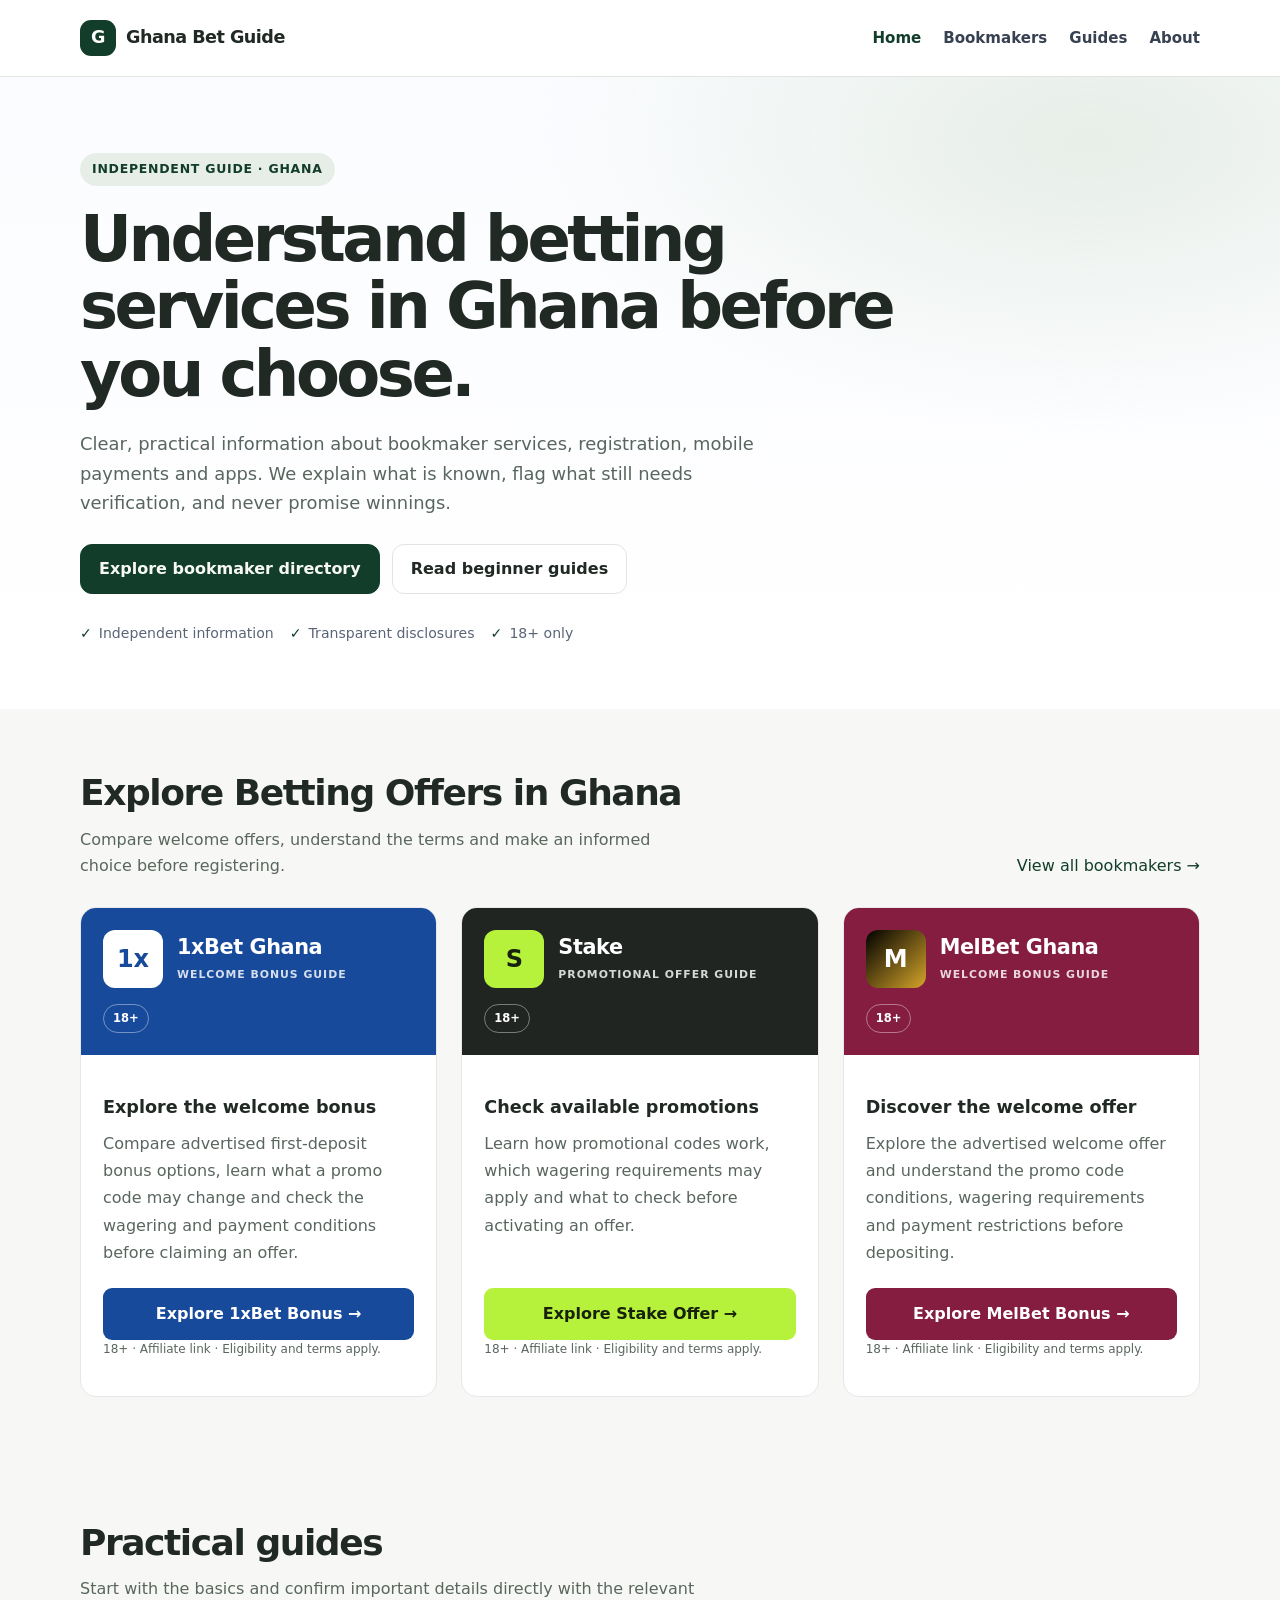
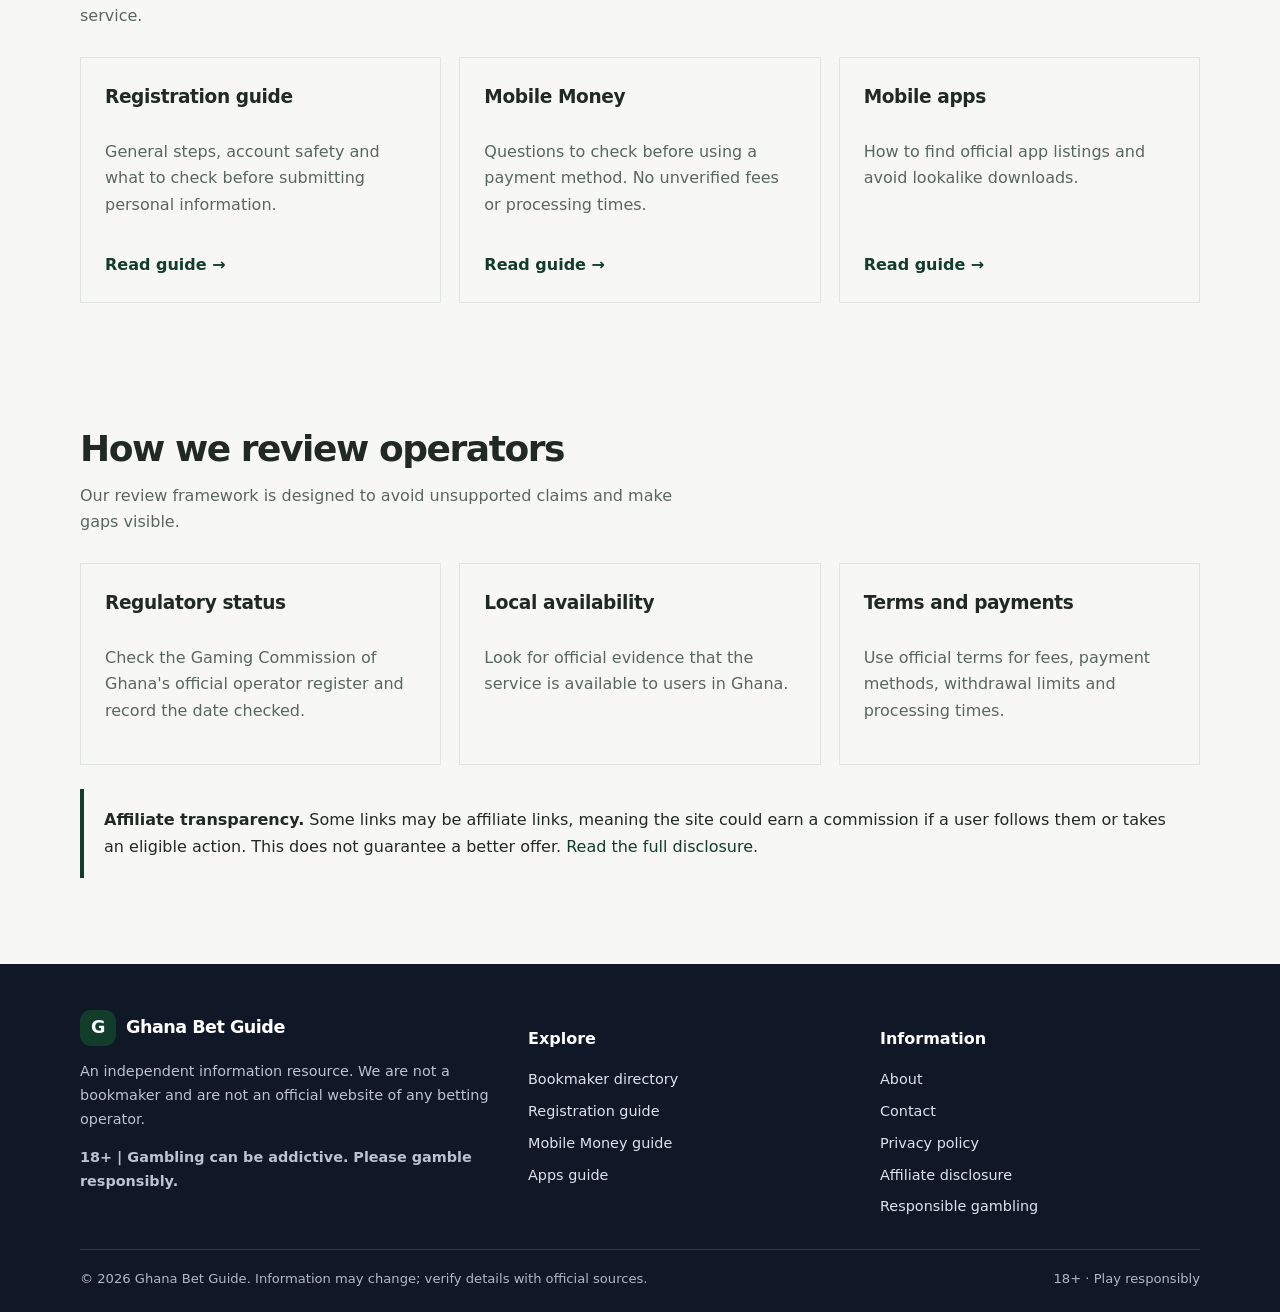
==== ghana-bet-guide-ready/index.html @ 03ec3521 "Add files via upload" ====
<!doctype html>
<html lang="en">
  <head>
    <meta charset="utf-8" />
    <meta name="viewport" content="width=device-width, initial-scale=1" />
    <title>Ghana Bet Guide | Independent Betting Information</title>
    <meta
      name="description"
      content="Independent guide to bookmaker services in Ghana, registration, Mobile Money, apps and responsible gambling."
    />
    <link rel="canonical" href="https://example.com/" />
    <meta name="robots" content="index,follow" />
    <meta property="og:type" content="website" />
    <meta property="og:site_name" content="Ghana Bet Guide" />
    <meta
      property="og:title"
      content="Ghana Bet Guide | Independent Betting Information"
    />
    <meta
      property="og:description"
      content="Independent guide to bookmaker services in Ghana, registration, Mobile Money, apps and responsible gambling."
    />
    <meta name="theme-color" content="#2563EB" />
    <link rel="stylesheet" href="./assets/styles.css" />
    <script defer src="./assets/site.js"></script>
  </head>
  <body>
    <a class="skip-link" href="#main">Skip to content</a>
    <header class="site-header">
      <div class="container header-inner">
        <a class="brand" href="/" aria-label="Ghana Bet Guide home"
          ><span class="brand-mark">G</span><span>Ghana Bet Guide</span></a
        >
        <button
          class="menu-toggle"
          aria-expanded="false"
          aria-controls="primary-nav"
        >
          Menu
        </button>
        <nav class="nav" id="primary-nav" aria-label="Main navigation">
          <a href="/" aria-current="page">Home</a
          ><a href="/bookmakers/">Bookmakers</a
          ><a href="/guides/registration/">Guides</a><a href="/about/">About</a>
        </nav>
      </div>
    </header>
    <main id="main">
      <section class="hero">
        <div class="container">
          <span class="eyebrow">Independent guide · Ghana</span>
          <h1>Understand betting services in Ghana before you choose.</h1>
          <p>
            Clear, practical information about bookmaker services, registration,
            mobile payments and apps. We explain what is known, flag what still
            needs verification, and never promise winnings.
          </p>
          <div class="hero-actions">
            <a class="button" href="/bookmakers/">Explore bookmaker directory</a
            ><a class="button secondary" href="/guides/registration/"
              >Read beginner guides</a
            >
          </div>
          <div class="trust-line">
            <span>Independent information</span
            ><span>Transparent disclosures</span><span>18+ only</span>
          </div>
        </div>
      </section>
        <section class="section operator-section">
  <div class="container">
    <div class="section-head">
      <div>
        <h2>Explore Betting Offers in Ghana</h2>
        <p>
          Compare welcome offers, understand the terms and make
          an informed choice before registering.
        </p>
      </div>
      <a class="text-link" href="/bookmakers/">
        View all bookmakers →
      </a>
    </div>

    <div class="grid operator-grid">

      <!-- 1xBet -->
      <article class="card operator-card operator-card--1xbet">
        <div class="operator-banner">
          <div class="operator-brand">
            <div class="brand-icon logo-1xbet" aria-hidden="true">
              1x
            </div>
            <div>
              <h3>1xBet Ghana</h3>
              <span class="operator-subtitle">WELCOME BONUS GUIDE</span>
            </div>
          </div>

          <span class="operator-tag">18+</span>
        </div>

        <div class="operator-content">
          <h4>Explore the welcome bonus</h4>
          <p>
            Compare advertised first-deposit bonus options, learn
            what a promo code may change and check the wagering
            and payment conditions before claiming an offer.
          </p>

          <a class="operator-cta"
             href="/bookmakers/1xbet/">
            Explore 1xBet Bonus →
          </a>

          <p class="operator-disclaimer">
            18+ · Affiliate link · Eligibility and terms apply.
          </p>
        </div>
      </article>

      <!-- Stake -->
      <article class="card operator-card operator-card--stake">
        <div class="operator-banner">
          <div class="operator-brand">
            <div class="brand-icon logo-stake" aria-hidden="true">
              S
            </div>
            <div>
              <h3>Stake</h3>
              <span class="operator-subtitle">PROMOTIONAL OFFER GUIDE</span>
            </div>
          </div>

          <span class="operator-tag">18+</span>
        </div>

        <div class="operator-content">
          <h4>Check available promotions</h4>
          <p>
            Learn how promotional codes work, which wagering
            requirements may apply and what to check before
            activating an offer.
          </p>

          <a class="operator-cta"
             href="/bookmakers/stake/">
            Explore Stake Offer →
          </a>

          <p class="operator-disclaimer">
            18+ · Affiliate link · Eligibility and terms apply.
          </p>
        </div>
      </article>

      <!-- MelBet -->
      <article class="card operator-card operator-card--melbet">
        <div class="operator-banner">
          <div class="operator-brand">
            <div class="brand-icon logo-melbet" aria-hidden="true">
              M
            </div>
            <div>
              <h3>MelBet Ghana</h3>
              <span class="operator-subtitle">WELCOME BONUS GUIDE</span>
            </div>
          </div>

          <span class="operator-tag">18+</span>
        </div>

        <div class="operator-content">
          <h4>Discover the welcome offer</h4>
          <p>
            Explore the advertised welcome offer and understand
            the promo code conditions, wagering requirements
            and payment restrictions before depositing.
          </p>

          <a class="operator-cta"
             href="/bookmakers/melbet/">
            Explore MelBet Bonus →
          </a>

          <p class="operator-disclaimer">
            18+ · Affiliate link · Eligibility and terms apply.
          </p>
        </div>
      </article>

    </div>
  </div>
        </section>
            
        <!-- 1xBet -->
        <!-- <article class="card" data-brand-card>
              <div class="card-top">
                <a
                  class="brand-icon logo-stake"
                  href="https://stake.com/"
                  target="_blank"
                  rel="nofollow noopener noreferrer"
                  aria-label="Visit Stake official website"
                  >S</a
                >
                <span class="pill review">Verification needed</span>
              </div>

              <h3>Stake Ghana Welcome Offer</h3>
              <p>
                Discover promotional welcome offers available through eligible
                affiliate codes. The advertised offer may include a deposit
                bonus, subject to the code, account eligibility and applicable
                terms. Review the wagering requirement and withdrawal conditions
                before activating a promotion.
              </p>
              <a class="text-link" href="/bookmakers/stake/">
                Explore the Stake welcome offer →
              </a>
            </article> -->

            <!-- Melbet: guide page not created yet -->
            <!-- <article class="card" data-brand-card>
              <div class="card-top">
                <a
                  class="brand-icon logo-melbet"
                  href="https://melbet.com/"
                  target="_blank"
                  rel="nofollow noopener noreferrer"
                  aria-label="Visit Melbet official website"
                  >M</a
                >
                <span class="pill review">Verification needed</span>
              </div>

              <h3>MelBet Ghana Welcome Bonus</h3>
              <p>
                Explore the advertised 200% first-deposit welcome bonus for
                eligible players in Ghana. A qualifying promotional code may
                increase the maximum bonus cap. Complete the required profile
                checks and review the current wagering and payment terms before
                claiming the offer.
              </p>
              <a class="text-link" href="/bookmakers/melbet/">
                Explore the MelBet bonus and promo code →
              </a>
            </article> -->
          </div>
        </div>
      </section>
      <section class="section soft">
        <div class="container">
          <div class="section-head">
            <div>
              <h2>Practical guides</h2>
              <p>
                Start with the basics and confirm important details directly
                with the relevant service.
              </p>
            </div>
          </div>
          <div class="grid">
            <article class="card">
              <h3>Registration guide</h3>
              <p>
                General steps, account safety and what to check before
                submitting personal information.
              </p>
              <a class="text-link" href="/guides/registration/">Read guide →</a>
            </article>
            <article class="card">
              <h3>Mobile Money</h3>
              <p>
                Questions to check before using a payment method. No unverified
                fees or processing times.
              </p>
              <a class="text-link" href="/guides/mobile-money/">Read guide →</a>
            </article>
            <article class="card">
              <h3>Mobile apps</h3>
              <p>
                How to find official app listings and avoid lookalike downloads.
              </p>
              <a class="text-link" href="/guides/apps/">Read guide →</a>
            </article>
          </div>
        </div>
      </section>
      <section class="section">
        <div class="container">
          <div class="section-head">
            <div>
              <h2>How we review operators</h2>
              <p>
                Our review framework is designed to avoid unsupported claims and
                make gaps visible.
              </p>
            </div>
          </div>
          <div class="grid">
            <article class="card">
              <h3>Regulatory status</h3>
              <p>
                Check the Gaming Commission of Ghana's official operator
                register and record the date checked.
              </p>
            </article>
            <article class="card">
              <h3>Local availability</h3>
              <p>
                Look for official evidence that the service is available to
                users in Ghana.
              </p>
            </article>
            <article class="card">
              <h3>Terms and payments</h3>
              <p>
                Use official terms for fees, payment methods, withdrawal limits
                and processing times.
              </p>
            </article>
          </div>
          <div class="callout">
            <strong>Affiliate transparency.</strong> Some links may be affiliate
            links, meaning the site could earn a commission if a user follows
            them or takes an eligible action. This does not guarantee a better
            offer.
            <a href="/affiliate-disclosure/">Read the full disclosure.</a>
          </div>
        </div>
      </section>
    </main>
    <footer class="footer">
      <div class="container">
        <div class="footer-top">
          <div>
            <a class="brand" href="/"
              ><span class="brand-mark">G</span
              ><span style="color: #fff">Ghana Bet Guide</span></a
            >
            <p>
              An independent information resource. We are not a bookmaker and
              are not an official website of any betting operator.
            </p>
            <p class="age-note">
              18+ | Gambling can be addictive. Please gamble responsibly.
            </p>
          </div>
          <div>
            <h3>Explore</h3>
            <ul>
              <li><a href="/bookmakers/">Bookmaker directory</a></li>
              <li><a href="/guides/registration/">Registration guide</a></li>
              <li><a href="/guides/mobile-money/">Mobile Money guide</a></li>
              <li><a href="/guides/apps/">Apps guide</a></li>
            </ul>
          </div>
          <div>
            <h3>Information</h3>
            <ul>
              <li><a href="/about/">About</a></li>
              <li><a href="/contact/">Contact</a></li>
              <li><a href="/privacy/">Privacy policy</a></li>
              <li><a href="/affiliate-disclosure/">Affiliate disclosure</a></li>
              <li><a href="/responsible-gambling/">Responsible gambling</a></li>
            </ul>
          </div>
        </div>
        <div class="footer-bottom">
          <span
            >© 2026 Ghana Bet Guide. Information may change; verify details with
            official sources.</span
          ><span>18+ · Play responsibly</span>
        </div>
      </div>
    </footer>
  </body>
</html>
---- ghana-bet-guide-ready/assets/styles.css ----
:root {
  /* Ghana Bet Guide — Variant A */
  --green: #123d2b;
  --gold: #d5a52a;
  --blue: #123d2b; /* Совместимость с существующими стилями */

  --ink: #202923;
  --muted: #59665e;
  --line: #e0e5df;
  --soft: #f7f8f5;
  --white: #f7f8f5;

  /* Дополнительные оттенки */
  --green-hover: #0b2e20;
  --green-soft: #e7eee8;
  --gold-soft: #f8efd7;
}

* {
  box-sizing: border-box;
}
html {
  scroll-behavior: smooth;
}
body {
  margin: 0;
  background: var(--white);
  color: var(--ink);
  font:
    16px/1.65 Inter,
    ui-sans-serif,
    system-ui,
    -apple-system,
    BlinkMacSystemFont,
    "Segoe UI",
    sans-serif;
}
a {
  color: var(--blue);
  text-decoration: none;
}
a:hover {
  text-decoration: underline;
}
img {
  max-width: 100%;
}
.container {
  width: min(1120px, calc(100% - 40px));
  margin-inline: auto;
}
.skip-link {
  position: absolute;
  left: -999px;
  top: auto;
}
.skip-link:focus {
  left: 1rem;
  top: 1rem;
  background: white;
  padding: 1rem;
  z-index: 100;
}
.site-header {
  border-bottom: 1px solid var(--line);
  background: rgba(255, 255, 255, 0.96);
  position: sticky;
  top: 0;
  z-index: 20;
  backdrop-filter: blur(12px);
}
.header-inner {
  min-height: 76px;
  display: flex;
  align-items: center;
  justify-content: space-between;
  gap: 24px;
}
.brand {
  display: flex;
  align-items: center;
  gap: 10px;
  color: var(--ink);
  font-weight: 800;
  font-size: 1.1rem;
  letter-spacing: -0.03em;
}
.brand-mark {
  display: grid;
  place-items: center;
  width: 36px;
  height: 36px;
  border-radius: 11px;
  background: var(--blue);
  color: white;
  font-weight: 900;
}
.nav {
  display: flex;
  align-items: center;
  gap: 22px;
}
.nav a {
  font-size: 0.94rem;
  font-weight: 600;
  color: #384152;
}
.nav a[aria-current="page"] {
  color: var(--blue);
}
.menu-toggle {
  display: none;
  border: 1px solid var(--line);
  background: white;
  border-radius: 10px;
  padding: 9px 12px;
  font: inherit;
  font-weight: 700;
}
main {
  min-height: 55vh;
}
.hero {
  padding: 76px 0 64px;
  background:
    radial-gradient(ellipse at 85% 10%, #e7eee8 0, transparent 36%),
    linear-gradient(180deg, #fbfcff, #fff);
}
.eyebrow {
  display: inline-flex;
  gap: 8px;
  align-items: center;
  color: var(--blue);
  background: #e7eee8;
  border-radius: 999px;
  padding: 6px 12px;
  font-size: 0.78rem;
  font-weight: 800;
  letter-spacing: 0.06em;
  text-transform: uppercase;
}
.hero h1,
.page-hero h1 {
  font-size: clamp(2.35rem, 5vw, 4.2rem);
  line-height: 1.06;
  letter-spacing: -0.055em;
  max-width: 820px;
  margin: 20px 0;
}
.hero p {
  font-size: 1.12rem;
  color: var(--muted);
  max-width: 700px;
}
.hero-actions {
  display: flex;
  flex-wrap: wrap;
  gap: 12px;
  margin-top: 26px;
}
.button {
  display: inline-flex;
  align-items: center;
  justify-content: center;
  min-height: 46px;
  padding: 11px 18px;
  border-radius: 12px;
  background: var(--blue);
  color: white;
  font-weight: 750;
  border: 1px solid var(--blue);
}
.button:hover {
  background: #0b2e20;
  text-decoration: none;
}
.button.secondary {
  background: white;
  color: var(--ink);
  border-color: var(--line);
}
.trust-line {
  display: flex;
  flex-wrap: wrap;
  gap: 16px;
  margin-top: 28px;
  color: #596477;
  font-size: 0.88rem;
}
.trust-line span:before {
  content: "✓";
  color: var(--blue);
  font-weight: 900;
  margin-right: 7px;
}
.section {
  padding: 62px 0;
}
.section.soft {
  background: var(--soft);
}
.section-head {
  display: flex;
  align-items: end;
  justify-content: space-between;
  gap: 20px;
  margin-bottom: 28px;
}
.section h2,
.page-content h2 {
  font-size: clamp(1.6rem, 3vw, 2.25rem);
  letter-spacing: -0.04em;
  line-height: 1.2;
  margin: 0 0 12px;
}
.section-head p {
  margin: 0;
  color: var(--muted);
  max-width: 620px;
}
.grid {
  display: grid;
  grid-template-columns: repeat(3, minmax(0, 1fr));
  gap: 18px;
}
.card {
  border: 1px solid var(--line);
  border-radius: var(--radius);
  padding: 24px;
  background: white;
  box-shadow: var(--shadow);
}
.card h3 {
  margin: 0 0 8px;
  font-size: 1.16rem;
  letter-spacing: -0.02em;
}
.card p {
  margin: 0 0 16px;
  color: var(--muted);
}
.card .text-link {
  font-weight: 750;
}
.card-top {
  display: flex;
  align-items: center;
  justify-content: space-between;
  gap: 12px;
  margin-bottom: 16px;
}
.brand-icon {
  width: 46px;
  height: 46px;
  display: grid;
  place-items: center;
  background: #eef2ff;
  color: var(--blue);
  border-radius: 14px;
  font-size: 1.15rem;
  font-weight: 900;
}
.pill {
  display: inline-flex;
  align-items: center;
  border-radius: 999px;
  padding: 5px 9px;
  font-size: 0.75rem;
  font-weight: 800;
  background: #f1f3f6;
  color: #485365;
}
.pill.review {
  background: #f8efd7;
  color: #875c00;
}
.pill.info {
  background: #e7eee8;
  color: #123d2b;
}
.small-note {
  font-size: 0.88rem;
  color: var(--muted);
}
.disclosure {
  border: 1px solid #dbe5ff;
  background: #eef3ec;
  padding: 20px 22px;
  border-radius: 14px;
  color: #35415a;
}
.disclosure strong {
  color: var(--ink);
}
.page-hero {
  padding: 54px 0 34px;
  background: linear-gradient(180deg, #f7f9ff, #fff);
}
.page-hero h1 {
  font-size: clamp(2rem, 4vw, 3.2rem);
  margin: 12px 0;
}
.page-hero p {
  color: var(--muted);
  max-width: 740px;
  font-size: 1.08rem;
}
.breadcrumbs {
  font-size: 0.85rem;
  color: var(--muted);
  margin-bottom: 20px;
}
.breadcrumbs a {
  color: var(--muted);
}
.page-content {
  max-width: 820px;
  padding: 30px 0 70px;
}
.page-content p,
.page-content li {
  color: #465164;
}
.page-content h2 {
  margin-top: 32px;
}
.page-content h3 {
  margin-top: 24px;
}
.page-content ul,
.page-content ol {
  padding-left: 24px;
}
.callout {
  padding: 18px 20px;
  border-left: 4px solid var(--blue);
  background: var(--soft);
  border-radius: 0 12px 12px 0;
  margin: 24px 0;
}
.facts {
  display: grid;
  grid-template-columns: repeat(2, minmax(0, 1fr));
  gap: 12px;
  margin: 24px 0;
}
.fact {
  padding: 17px;
  border: 1px solid var(--line);
  border-radius: 12px;
}
.fact strong {
  display: block;
  font-size: 0.83rem;
  text-transform: uppercase;
  letter-spacing: 0.04em;
  color: var(--muted);
  margin-bottom: 5px;
}
.fact span {
  font-weight: 700;
}
.footer {
  background: #101827;
  color: #dce3ef;
  padding: 46px 0 22px;
}
.footer a {
  color: #dce3ef;
}
.footer-top {
  display: grid;
  grid-template-columns: 1.3fr 1fr 1fr;
  gap: 32px;
}
.footer h3 {
  font-size: 1rem;
  color: white;
}
.footer p,
.footer li {
  font-size: 0.9rem;
  color: #b9c3d3;
}
.footer ul {
  list-style: none;
  padding: 0;
  margin: 0;
  display: grid;
  gap: 8px;
}
.footer-bottom {
  border-top: 1px solid #303a4b;
  margin-top: 30px;
  padding-top: 18px;
  display: flex;
  justify-content: space-between;
  gap: 18px;
  flex-wrap: wrap;
  font-size: 0.82rem;
  color: #aeb8c8;
}
.age-note {
  font-weight: 800;
  color: white;
}
.search-row {
  display: flex;
  gap: 10px;
  margin-bottom: 22px;
}
.search-row input {
  width: 100%;
  padding: 13px 15px;
  border: 1px solid var(--line);
  border-radius: 12px;
  font: inherit;
}
.empty-state {
  display: none;
  padding: 25px;
  border: 1px dashed #cbd5e1;
  border-radius: 14px;
  color: var(--muted);
}
.faq details {
  padding: 16px 0;
  border-bottom: 1px solid var(--line);
}
.faq summary {
  font-weight: 750;
  cursor: pointer;
}
.faq details p {
  margin-bottom: 0;
}
.check-list {
  list-style: none;
  padding: 0 !important;
}
.check-list li {
  padding-left: 30px;
  position: relative;
  margin: 10px 0;
}
.check-list li:before {
  content: "✓";
  position: absolute;
  left: 0;
  top: 0;
  color: var(--blue);
  font-weight: 900;
}
@media (max-width: 800px) {
  .container {
    width: min(100% - 32px, 680px);
  }
  .header-inner {
    min-height: 68px;
  }
  .menu-toggle {
    display: block;
  }
  .nav {
    display: none;
    position: absolute;
    top: 68px;
    left: 0;
    right: 0;
    background: white;
    border-bottom: 1px solid var(--line);
    padding: 18px 22px 22px;
    align-items: stretch;
    flex-direction: column;
    gap: 14px;
  }
  .nav.open {
    display: flex;
  }
  .hero {
    padding: 54px 0 46px;
  }
  .section {
    padding: 46px 0;
  }
  .grid {
    grid-template-columns: repeat(2, minmax(0, 1fr));
  }
  .footer-top {
    grid-template-columns: 1fr 1fr;
  }
  .footer-top > div:first-child {
    grid-column: 1/-1;
  }
}
@media (max-width: 540px) {
  .grid {
    grid-template-columns: 1fr;
  }
  .section-head {
    display: block;
  }
  .section-head .text-link {
    display: inline-block;
    margin-top: 12px;
  }
  .facts {
    grid-template-columns: 1fr;
  }
  .footer-top {
    grid-template-columns: 1fr;
  }
  .footer-top > div:first-child {
    grid-column: auto;
  }
  .hero h1 {
    font-size: 2.5rem;
  }
  .card {
    padding: 21px;
  }
}
.card-grid {
  display: grid;
  grid-template-columns: repeat(3, minmax(0, 1fr));
  gap: 24px;
}

.card {
  display: flex;
  flex-direction: column;
  gap: 18px;
}

.card .text-link {
  margin-top: auto;
}

.card .button {
  display: flex;
  align-items: center;
  justify-content: center;
  width: 100%;
  min-height: 52px;
  padding: 14px 18px;
  border-radius: 12px;
  background: #123d2b;
  color: #ffffff;
  font-weight: 700;
  text-align: center;
  text-decoration: none;
}

.card .button:hover {
  background: #0b2e20;
}

.card .brand-icon {
  display: flex;
  align-items: center;
  justify-content: center;
  width: 80px;
  height: 80px;
  border-radius: 20px;
  font-size: 30px;
  font-weight: 800;
  text-decoration: none;
}

.logo-1xbet {
  background: #e7eee8;
  color: #123d2b;
}

.logo-stake {
  background: #17191d;
  color: #ffffff;
}

.logo-melbet {
  background: linear-gradient(135deg, #000000 0%, #d5a52a 100%);
  color: #ffffff;
  padding: 15px 30px;
  font-weight: bold;
  border-radius: 5px;
  display: inline-block;
  /* color: #ffffff; */

  /* Melbet — одинаковый стиль на всех страницах */
  a.brand-icon.logo-melbet {
    background: linear-gradient(135deg, #000000 0%, #d5a52a 100%);
    color: #ffffff;
    padding: 15px 30px;
    font-weight: bold;
    border-radius: 5px;
    display: inline-block;
  }
}

@media (max-width: 850px) {
  .card-grid {
    grid-template-columns: repeat(2, minmax(0, 1fr));
  }
}

@media (max-width: 600px) {
  .card-grid {
    grid-template-columns: 1fr;
  }
}

/* Bookmaker directory cards */
.card-grid .card {
  display: flex;
  flex-direction: column;
  align-items: flex-start;
  min-width: 0;
}
.card-grid .card .text-link {
  margin-top: auto;
  margin-bottom: 18px;
}
.card-grid .card .button {
  width: 100%;
  margin-top: auto;
}
.card-grid .card .brand-icon {
  width: 64px;
  height: 64px;
  border-radius: 18px;
}
.card-grid .brand-icon.logo-1xbet {
  background: #e7eee8;
  color: #123d2b;
}
.card-grid .brand-icon.logo-stake,
.card-grid .brand-icon.logo-melbet {
  background: #17191d;
  color: #fff;
}
.card-grid .brand-icon {
  text-decoration: none;
}
@media (max-width: 800px) {
  .card-grid {
    grid-template-columns: repeat(2, minmax(0, 1fr));
  }
}
@media (max-width: 560px) {
  .card-grid {
    grid-template-columns: 1fr;
  }
}

/* Ghana Bet Guide — unified brand colors */

body {
  background-color: var(--soft);
  color: var(--ink);
}

a {
  color: var(--green);
}

a:hover {
  color: var(--green-hover);
}

button,
.button,
.btn,
.btn-primary {
  background-color: var(--green);
  color: var(--white);
  border-color: var(--green);
}

button:hover,
.button:hover,
.btn:hover,
.btn-primary:hover {
  background-color: var(--green-hover);
  border-color: var(--green-hover);
}

.btn-secondary,
.button-secondary {
  background-color: var(--green-soft);
  color: var(--green);
  border-color: var(--line);
}

.badge,
.tag,
.label-accent {
  background-color: var(--gold-soft);
  color: #76560d;
}

.card {
  background-color: var(--white);
  border-color: var(--line);
}

hr {
  border-color: var(--line);
}

:focus-visible {
  outline: 3px solid var(--gold);
  outline-offset: 3px;
}

/* Общая основа иконок букмекеров */
.brand-icon {
  display: inline-flex;
  align-items: center;
  justify-content: center;
  box-sizing: border-box;
  font-weight: 700;
  text-decoration: none;
}

/* Melbet — чёрно-золотой градиент */
.brand-icon.logo-melbet {
  background: linear-gradient(135deg, #000000 0%, #d5a52a 100%);
  color: #ffffff;
  padding: 15px 30px;
  border-radius: 5px;
}

/* Stake — тёмный однотонный фон */
.brand-icon.logo-stake {
  background: #17191d;
  color: #ffffff;
  padding: 15px 30px;
  border-radius: 5px;
}

/* 1xBet — синий стиль */
.brand-icon.logo-1xbet {
  background: #123d2b;
  color: #ffffff;
  padding: 15px 30px;
  border-radius: 5px;
}

/* Force Melbet's black-and-gold icon on every page */
a.brand-icon.logo-melbet,
.brand-icon.logo-melbet {
  background: linear-gradient(135deg, #000000 0%, #d5a52a 100%) !important;
  color: #ffffff !important;
  background-color: #000000;
}

/* Operator promotional cards */
.operator-grid {
  align-items: stretch;
  gap: 24px;
}

.operator-card {
  --operator-color: #174a9b;
  --operator-tint: #eaf1ff;
  --operator-button: #174a9b;

  padding: 0;
  overflow: hidden;
  display: flex;
  flex-direction: column;
  border-radius: 16px;
  border: 1px solid var(--border-color, #e5e7eb);
  background: var(--card-bg, #fff);
  transition:
    transform 180ms ease,
    box-shadow 180ms ease;
}

.operator-card:hover {
  transform: translateY(-3px);
  box-shadow: 0 12px 28px rgba(0, 0, 0, 0.09);
}

.operator-card--1xbet {
  --operator-color: #174a9b;
  --operator-tint: #eaf1ff;
  --operator-button: #174a9b;
}

.operator-card--stake {
  --operator-color: #202522;
  --operator-tint: #eff8e6;
  --operator-button: #27391b;
}

.operator-card--melbet {
  --operator-color: #851d40;
  --operator-tint: #fff0f4;
  --operator-button: #851d40;
}

.operator-banner {
  padding: 22px;
  background: var(--operator-color);
  color: #fff;
}

.operator-brand {
  display: flex;
  align-items: center;
  gap: 14px;
}

.operator-brand h3 {
  margin: 0;
  color: #fff;
  font-size: 1.3rem;
  line-height: 1.25;
}

.operator-brand .brand-icon {
  width: 58px;
  height: 58px;
  flex: 0 0 58px;
  display: flex;
  align-items: center;
  justify-content: center;
  border-radius: 12px;
  background: #fff;
  color: var(--operator-color);
  font-size: 1.5rem;
  font-weight: 800;
  text-decoration: none;
}

.operator-card--stake .brand-icon {
  background: #b6f23b;
  color: #17210b;
}

.operator-subtitle {
  display: block;
  margin-top: 5px;
  color: rgba(255, 255, 255, 0.82);
  font-size: 0.68rem;
  font-weight: 700;
  letter-spacing: 0.09em;
}

.operator-tag {
  display: inline-block;
  margin-top: 16px;
  padding: 4px 9px;
  border: 1px solid rgba(255, 255, 255, 0.4);
  border-radius: 20px;
  color: #fff;
  font-size: 0.72rem;
  font-weight: 700;
}

.operator-content {
  display: flex;
  flex: 1;
  flex-direction: column;
  align-items: stretch;
  padding: 22px;
}

.operator-content h4 {
  margin: 0 0 10px;
  font-size: 1.1rem;
  line-height: 1.4;
}

.operator-content > p:not(.operator-disclaimer) {
  margin: 0 0 22px;
  line-height: 1.7;
}

.operator-cta {
  display: block;
  margin-top: auto;
  padding: 13px 16px;
  border-radius: 9px;
  background: var(--operator-button);
  color: #fff;
  font-weight: 700;
  text-align: center;
  text-decoration: none;
  transition: opacity 180ms ease;
}

.operator-card--stake .operator-cta {
  background: #b6f23b;
  color: #17210b;
}

.operator-cta:hover {
  opacity: 0.88;
}

.operator-disclaimer {
  margin: 14px 0 0;
  color: var(--muted, #6b7280);
  font-size: 0.75rem;
  line-height: 1.5;
}

@media (max-width: 640px) {
  .operator-grid {
    gap: 18px;
  }

  .operator-banner,
  .operator-content {
    padding: 18px;
  }

  .operator-brand h3 {
    font-size: 1.15rem;
  }
}

@media (prefers-reduced-motion: reduce) {
  .operator-card,
  .operator-cta {
    transition: none;
  }

  .operator-card:hover {
    transform: none;
  }
}
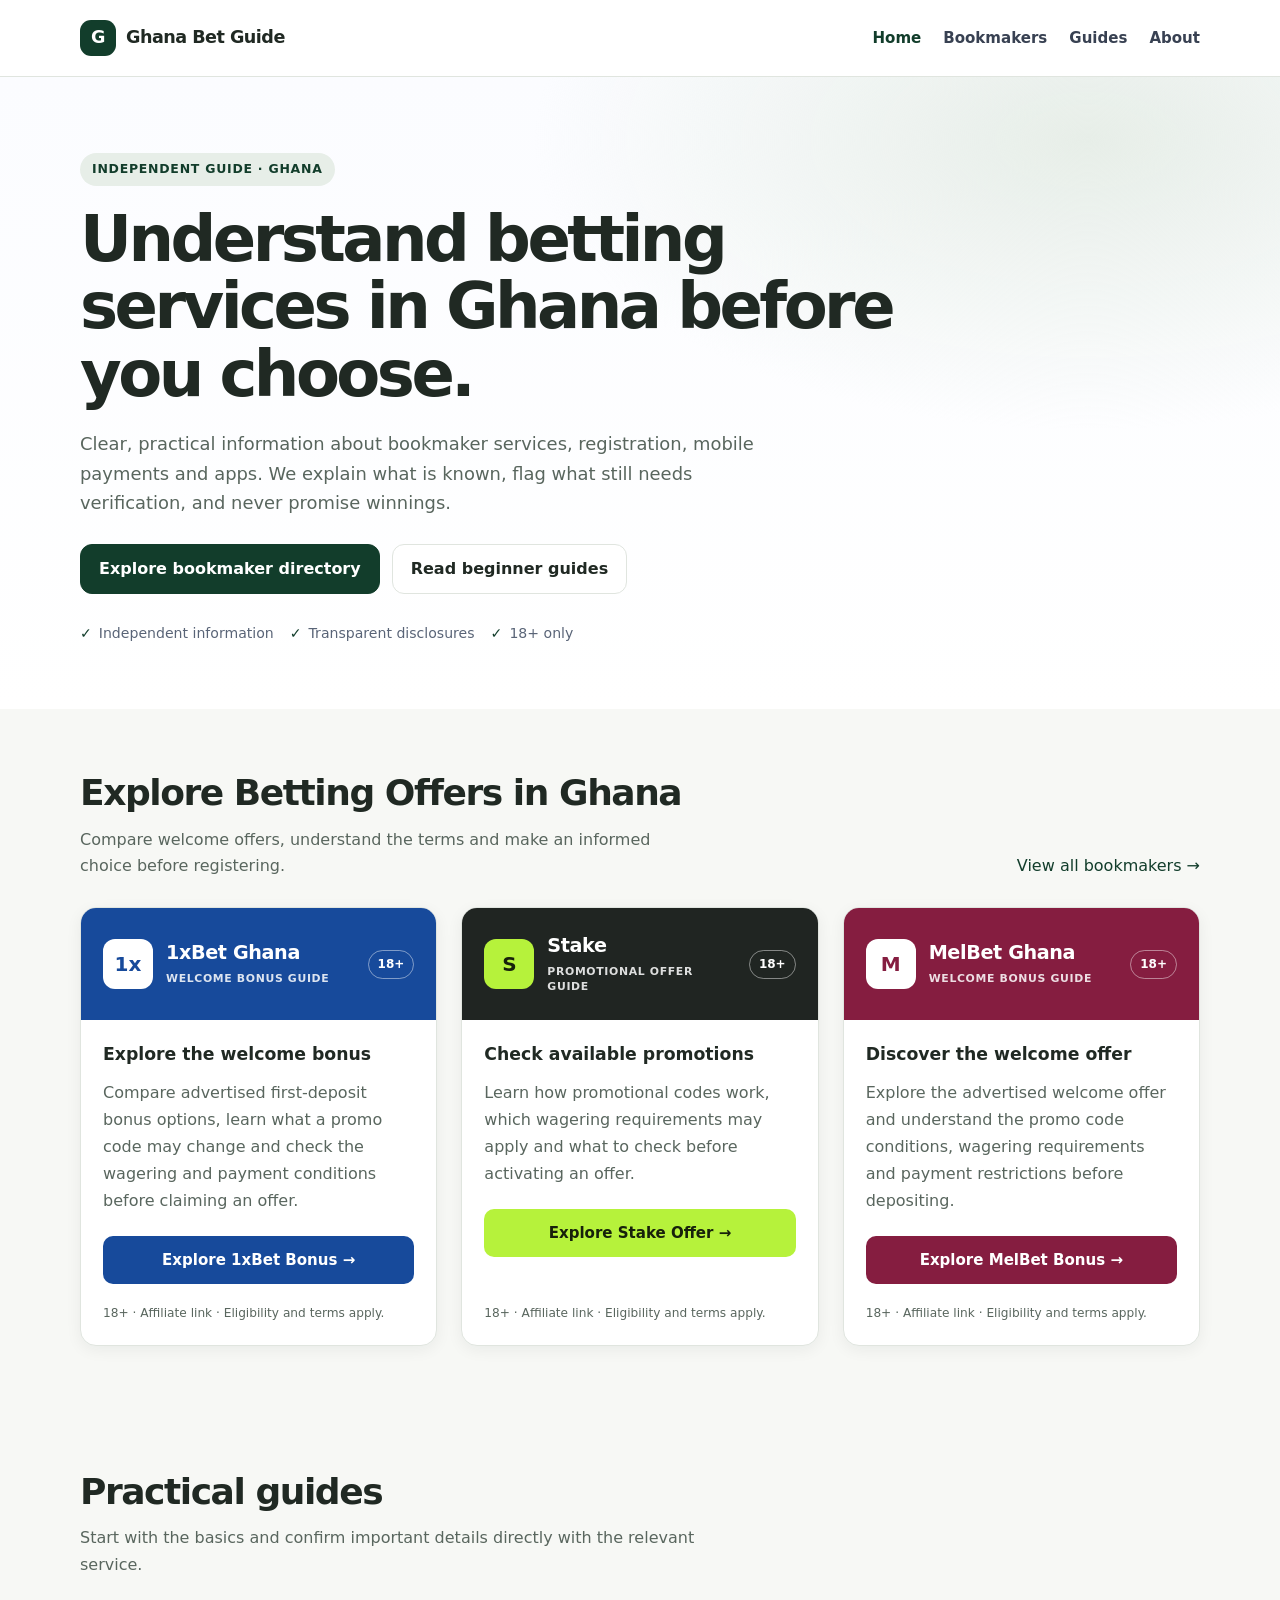
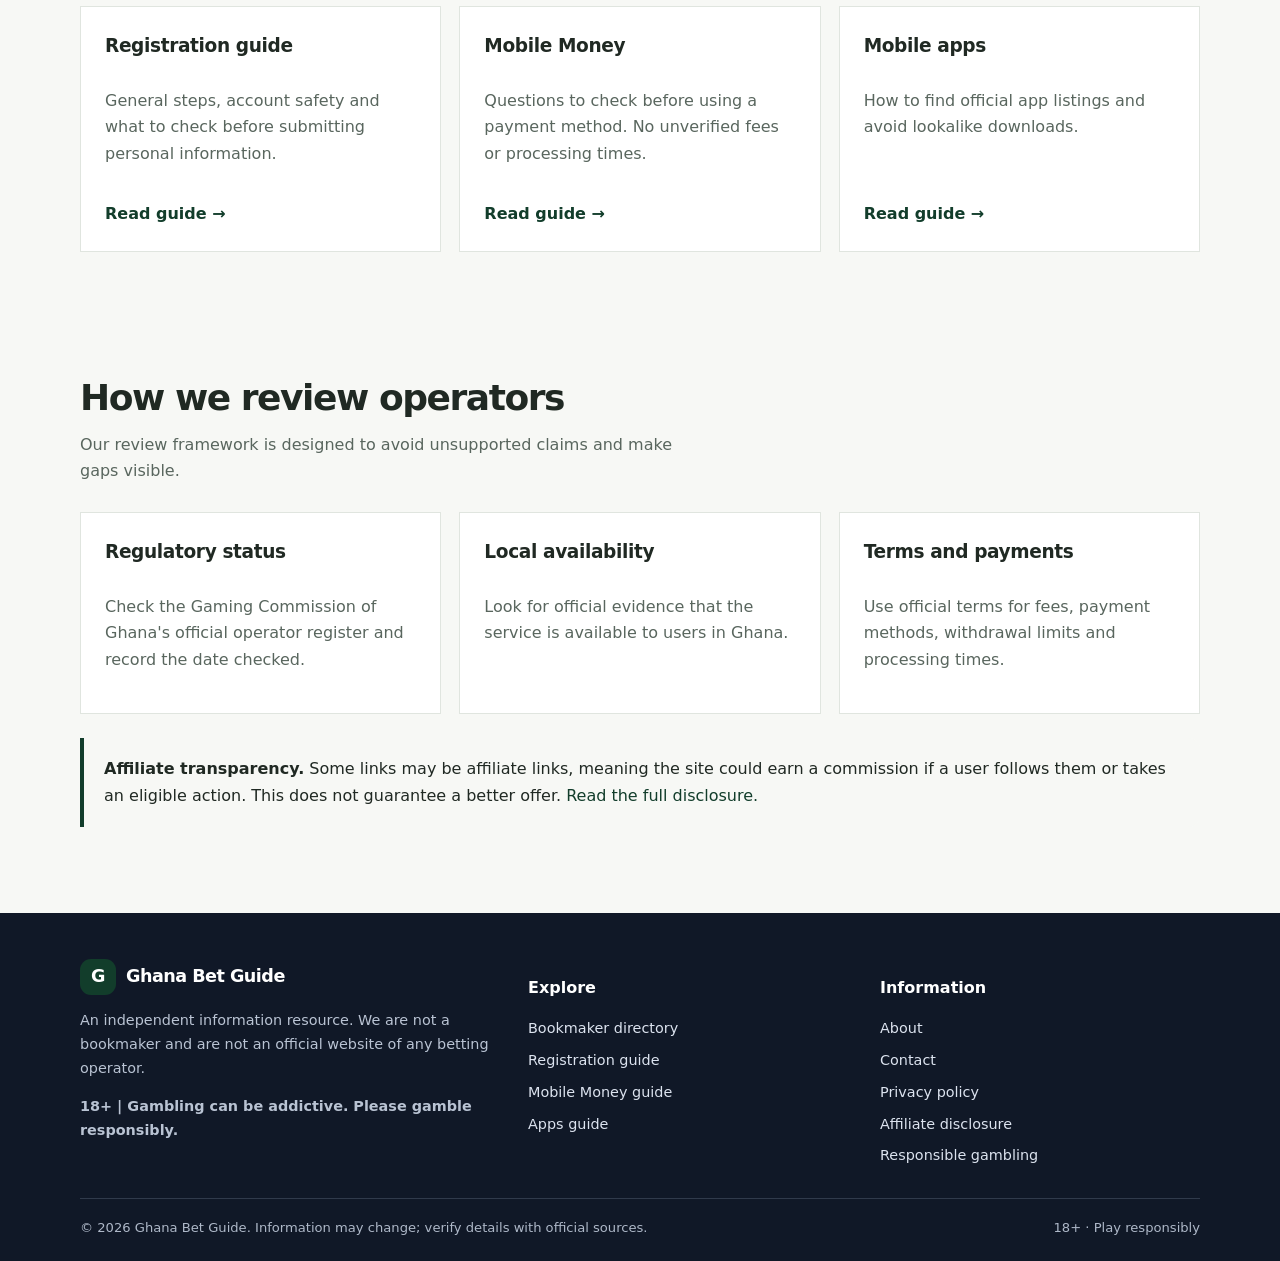
==== commit fa5bf705: "Update index.html" ====
--- a/ghana-bet-guide-ready/index.html
+++ b/ghana-bet-guide-ready/index.html
@@ -16,6 +16,7 @@
       property="og:title"
       content="Ghana Bet Guide | Independent Betting Information"
     />
+    <meta name="google-site-verification" content="sTf_lnSU-bdWZD0kEBajn12CEPOlv2a1W7727rwSMIE" />
     <meta
       property="og:description"
       content="Independent guide to bookmaker services in Ghana, registration, Mobile Money, apps and responsible gambling."
--- a/ghana-bet-guide-ready/assets/styles.css
+++ b/ghana-bet-guide-ready/assets/styles.css
@@ -609,198 +609,115 @@
   }
 }
 
-/* Bookmaker directory cards */
+/* ===== Legacy bookmaker cards ===== */
+
+.card-grid {
+  display: grid;
+  grid-template-columns: repeat(3, minmax(0, 1fr));
+  gap: 24px;
+}
+
 .card-grid .card {
   display: flex;
   flex-direction: column;
-  align-items: flex-start;
+  align-items: stretch;
   min-width: 0;
 }
+
 .card-grid .card .text-link {
-  margin-top: auto;
-  margin-bottom: 18px;
-}
+  font-weight: 750;
+}
+
 .card-grid .card .button {
+  display: flex;
+  align-items: center;
+  justify-content: center;
   width: 100%;
-  margin-top: auto;
-}
-.card-grid .card .brand-icon {
-  width: 64px;
-  height: 64px;
-  border-radius: 18px;
-}
-.card-grid .brand-icon.logo-1xbet {
-  background: #e7eee8;
-  color: #123d2b;
-}
-.card-grid .brand-icon.logo-stake,
-.card-grid .brand-icon.logo-melbet {
+  min-height: 48px;
+  padding: 12px 16px;
+  border-radius: 10px;
+  background: var(--green);
+  color: #fff;
+  text-align: center;
+  text-decoration: none;
+}
+
+.card-grid .card .button:hover {
+  background: var(--green-hover);
+}
+
+.logo-1xbet {
+  background: #123d2b;
+  color: #fff;
+}
+
+.logo-stake {
   background: #17191d;
   color: #fff;
 }
-.card-grid .brand-icon {
-  text-decoration: none;
-}
-@media (max-width: 800px) {
-  .card-grid {
-    grid-template-columns: repeat(2, minmax(0, 1fr));
-  }
-}
-@media (max-width: 560px) {
-  .card-grid {
-    grid-template-columns: 1fr;
-  }
-}
-
-/* Ghana Bet Guide — unified brand colors */
-
-body {
-  background-color: var(--soft);
-  color: var(--ink);
-}
-
-a {
-  color: var(--green);
-}
-
-a:hover {
-  color: var(--green-hover);
-}
-
-button,
-.button,
-.btn,
-.btn-primary {
-  background-color: var(--green);
-  color: var(--white);
-  border-color: var(--green);
-}
-
-button:hover,
-.button:hover,
-.btn:hover,
-.btn-primary:hover {
-  background-color: var(--green-hover);
-  border-color: var(--green-hover);
-}
-
-.btn-secondary,
-.button-secondary {
-  background-color: var(--green-soft);
-  color: var(--green);
-  border-color: var(--line);
-}
-
-.badge,
-.tag,
-.label-accent {
-  background-color: var(--gold-soft);
-  color: #76560d;
-}
-
-.card {
-  background-color: var(--white);
-  border-color: var(--line);
-}
-
-hr {
-  border-color: var(--line);
-}
-
-:focus-visible {
-  outline: 3px solid var(--gold);
-  outline-offset: 3px;
-}
-
-/* Общая основа иконок букмекеров */
-.brand-icon {
-  display: inline-flex;
-  align-items: center;
-  justify-content: center;
-  box-sizing: border-box;
-  font-weight: 700;
-  text-decoration: none;
-}
-
-/* Melbet — чёрно-золотой градиент */
-.brand-icon.logo-melbet {
-  background: linear-gradient(135deg, #000000 0%, #d5a52a 100%);
-  color: #ffffff;
-  padding: 15px 30px;
-  border-radius: 5px;
-}
-
-/* Stake — тёмный однотонный фон */
-.brand-icon.logo-stake {
-  background: #17191d;
-  color: #ffffff;
-  padding: 15px 30px;
-  border-radius: 5px;
-}
-
-/* 1xBet — синий стиль */
-.brand-icon.logo-1xbet {
-  background: #123d2b;
-  color: #ffffff;
-  padding: 15px 30px;
-  border-radius: 5px;
-}
-
-/* Force Melbet's black-and-gold icon on every page */
-a.brand-icon.logo-melbet,
-.brand-icon.logo-melbet {
-  background: linear-gradient(135deg, #000000 0%, #d5a52a 100%) !important;
-  color: #ffffff !important;
-  background-color: #000000;
-}
-
-/* Operator promotional cards */
+
+.logo-melbet {
+  background: linear-gradient(135deg, #000 0%, #d5a52a 100%);
+  color: #fff;
+}
+
+/* ===== Operator directory ===== */
+
 .operator-grid {
+  display: grid;
+  grid-template-columns: repeat(3, minmax(0, 1fr));
   align-items: stretch;
   gap: 24px;
 }
 
 .operator-card {
-  --operator-color: #174a9b;
-  --operator-tint: #eaf1ff;
-  --operator-button: #174a9b;
-
+  --operator-color: #123d2b;
+  --operator-button: #123d2b;
+
+  display: flex;
+  flex-direction: column;
+  min-width: 0;
+  height: 100%;
+  gap: 0;
   padding: 0;
   overflow: hidden;
-  display: flex;
-  flex-direction: column;
+  border: 1px solid var(--line);
   border-radius: 16px;
-  border: 1px solid var(--border-color, #e5e7eb);
-  background: var(--card-bg, #fff);
+  background: #fff;
+  box-shadow: 0 4px 16px rgb(24 39 29 / 6%);
   transition:
-    transform 180ms ease,
-    box-shadow 180ms ease;
+    box-shadow 180ms ease,
+    transform 180ms ease;
 }
 
 .operator-card:hover {
   transform: translateY(-3px);
-  box-shadow: 0 12px 28px rgba(0, 0, 0, 0.09);
+  box-shadow: 0 12px 28px rgb(24 39 29 / 12%);
 }
 
 .operator-card--1xbet {
   --operator-color: #174a9b;
-  --operator-tint: #eaf1ff;
   --operator-button: #174a9b;
 }
 
 .operator-card--stake {
   --operator-color: #202522;
-  --operator-tint: #eff8e6;
-  --operator-button: #27391b;
+  --operator-button: #b6f23b;
 }
 
 .operator-card--melbet {
   --operator-color: #851d40;
-  --operator-tint: #fff0f4;
   --operator-button: #851d40;
 }
 
+/* Card header */
+
 .operator-banner {
+  display: flex;
+  align-items: center;
+  justify-content: space-between;
+  gap: 12px;
+  min-height: 112px;
   padding: 22px;
   background: var(--operator-color);
   color: #fff;
@@ -809,122 +726,199 @@
 .operator-brand {
   display: flex;
   align-items: center;
-  gap: 14px;
+  gap: 13px;
+  min-width: 0;
+}
+
+.operator-brand > div:last-child {
+  min-width: 0;
 }
 
 .operator-brand h3 {
   margin: 0;
   color: #fff;
-  font-size: 1.3rem;
-  line-height: 1.25;
+  font-size: 1.2rem;
+  line-height: 1.3;
+  overflow-wrap: anywhere;
 }
 
 .operator-brand .brand-icon {
-  width: 58px;
-  height: 58px;
-  flex: 0 0 58px;
   display: flex;
   align-items: center;
   justify-content: center;
+  flex: 0 0 50px;
+  width: 50px;
+  height: 50px;
+  margin: 0;
+  padding: 0;
+  border: 0;
   border-radius: 12px;
   background: #fff;
   color: var(--operator-color);
-  font-size: 1.5rem;
-  font-weight: 800;
-  text-decoration: none;
-}
-
-.operator-card--stake .brand-icon {
+  font-size: 1.25rem;
+  font-weight: 900;
+}
+
+.operator-card--stake .operator-brand .brand-icon {
   background: #b6f23b;
   color: #17210b;
+}
+
+.operator-card--melbet .operator-brand .brand-icon {
+  background: #fff;
+  color: #851d40;
 }
 
 .operator-subtitle {
   display: block;
   margin-top: 5px;
-  color: rgba(255, 255, 255, 0.82);
+  color: rgb(255 255 255 / 85%);
   font-size: 0.68rem;
-  font-weight: 700;
-  letter-spacing: 0.09em;
+  font-weight: 800;
+  line-height: 1.45;
+  letter-spacing: 0.06em;
 }
 
 .operator-tag {
-  display: inline-block;
-  margin-top: 16px;
-  padding: 4px 9px;
-  border: 1px solid rgba(255, 255, 255, 0.4);
-  border-radius: 20px;
+  flex: 0 0 auto;
+  padding: 5px 9px;
+  border: 1px solid rgb(255 255 255 / 45%);
+  border-radius: 999px;
   color: #fff;
-  font-size: 0.72rem;
-  font-weight: 700;
-}
+  font-size: 0.75rem;
+  font-weight: 800;
+  line-height: 1.4;
+}
+
+/* Card body */
 
 .operator-content {
   display: flex;
   flex: 1;
   flex-direction: column;
   align-items: stretch;
+  gap: 12px;
   padding: 22px;
 }
 
 .operator-content h4 {
+  margin: 0;
+  color: var(--ink);
+  font-size: 1.08rem;
+  line-height: 1.4;
+}
+
+.operator-content p {
+  color: var(--muted);
+  line-height: 1.7;
+}
+
+.operator-content > p:not(.operator-disclaimer) {
   margin: 0 0 10px;
-  font-size: 1.1rem;
-  line-height: 1.4;
-}
-
-.operator-content > p:not(.operator-disclaimer) {
-  margin: 0 0 22px;
-  line-height: 1.7;
-}
-
-.operator-cta {
-  display: block;
-  margin-top: auto;
-  padding: 13px 16px;
-  border-radius: 9px;
+}
+
+/* Buttons */
+
+.operator-content .operator-cta {
+  display: flex;
+  align-items: center;
+  justify-content: center;
+  width: 100%;
+  min-height: 48px;
+  margin: 0;
+  padding: 12px 14px;
+  border: 1px solid transparent;
+  border-radius: 10px;
   background: var(--operator-button);
   color: #fff;
-  font-weight: 700;
+  font-size: 0.94rem;
+  font-weight: 750;
+  line-height: 1.4;
   text-align: center;
   text-decoration: none;
+  overflow-wrap: anywhere;
   transition: opacity 180ms ease;
 }
 
-.operator-card--stake .operator-cta {
+.operator-card--stake .operator-content .operator-cta {
   background: #b6f23b;
   color: #17210b;
 }
 
-.operator-cta:hover {
-  opacity: 0.88;
-}
-
-.operator-disclaimer {
-  margin: 14px 0 0;
-  color: var(--muted, #6b7280);
-  font-size: 0.75rem;
-  line-height: 1.5;
-}
-
-@media (max-width: 640px) {
+.operator-content .operator-cta:hover {
+  opacity: 0.86;
+  text-decoration: none;
+}
+
+/* Secondary registration / official website button */
+
+.operator-content .operator-cta--register {
+  margin-top: 0;
+  border-color: var(--line);
+  background: #fff;
+  color: var(--operator-color);
+}
+
+.operator-card--stake .operator-content .operator-cta--register {
+  border-color: #9aaa87;
+  background: #fff;
+  color: #26351a;
+}
+
+.operator-content .operator-disclaimer {
+  margin: auto 0 0;
+  padding-top: 8px;
+  color: var(--muted);
+  font-size: 0.76rem;
+  line-height: 1.55;
+}
+
+/* Tablet */
+
+@media (max-width: 850px) {
+  .card-grid,
   .operator-grid {
+    grid-template-columns: repeat(2, minmax(0, 1fr));
     gap: 18px;
   }
-
-  .operator-banner,
+}
+
+/* Mobile */
+
+@media (max-width: 600px) {
+  .card-grid,
+  .operator-grid {
+    grid-template-columns: minmax(0, 1fr);
+    gap: 18px;
+  }
+
+  .operator-banner {
+    min-height: 96px;
+    padding: 18px;
+  }
+
   .operator-content {
     padding: 18px;
   }
 
+  .operator-brand {
+    gap: 10px;
+  }
+
   .operator-brand h3 {
-    font-size: 1.15rem;
-  }
-}
+    font-size: 1.1rem;
+  }
+
+  .operator-subtitle {
+    font-size: 0.62rem;
+  }
+}
+
+/* Accessibility */
 
 @media (prefers-reduced-motion: reduce) {
   .operator-card,
-  .operator-cta {
+  .operator-content .operator-cta {
     transition: none;
   }
 
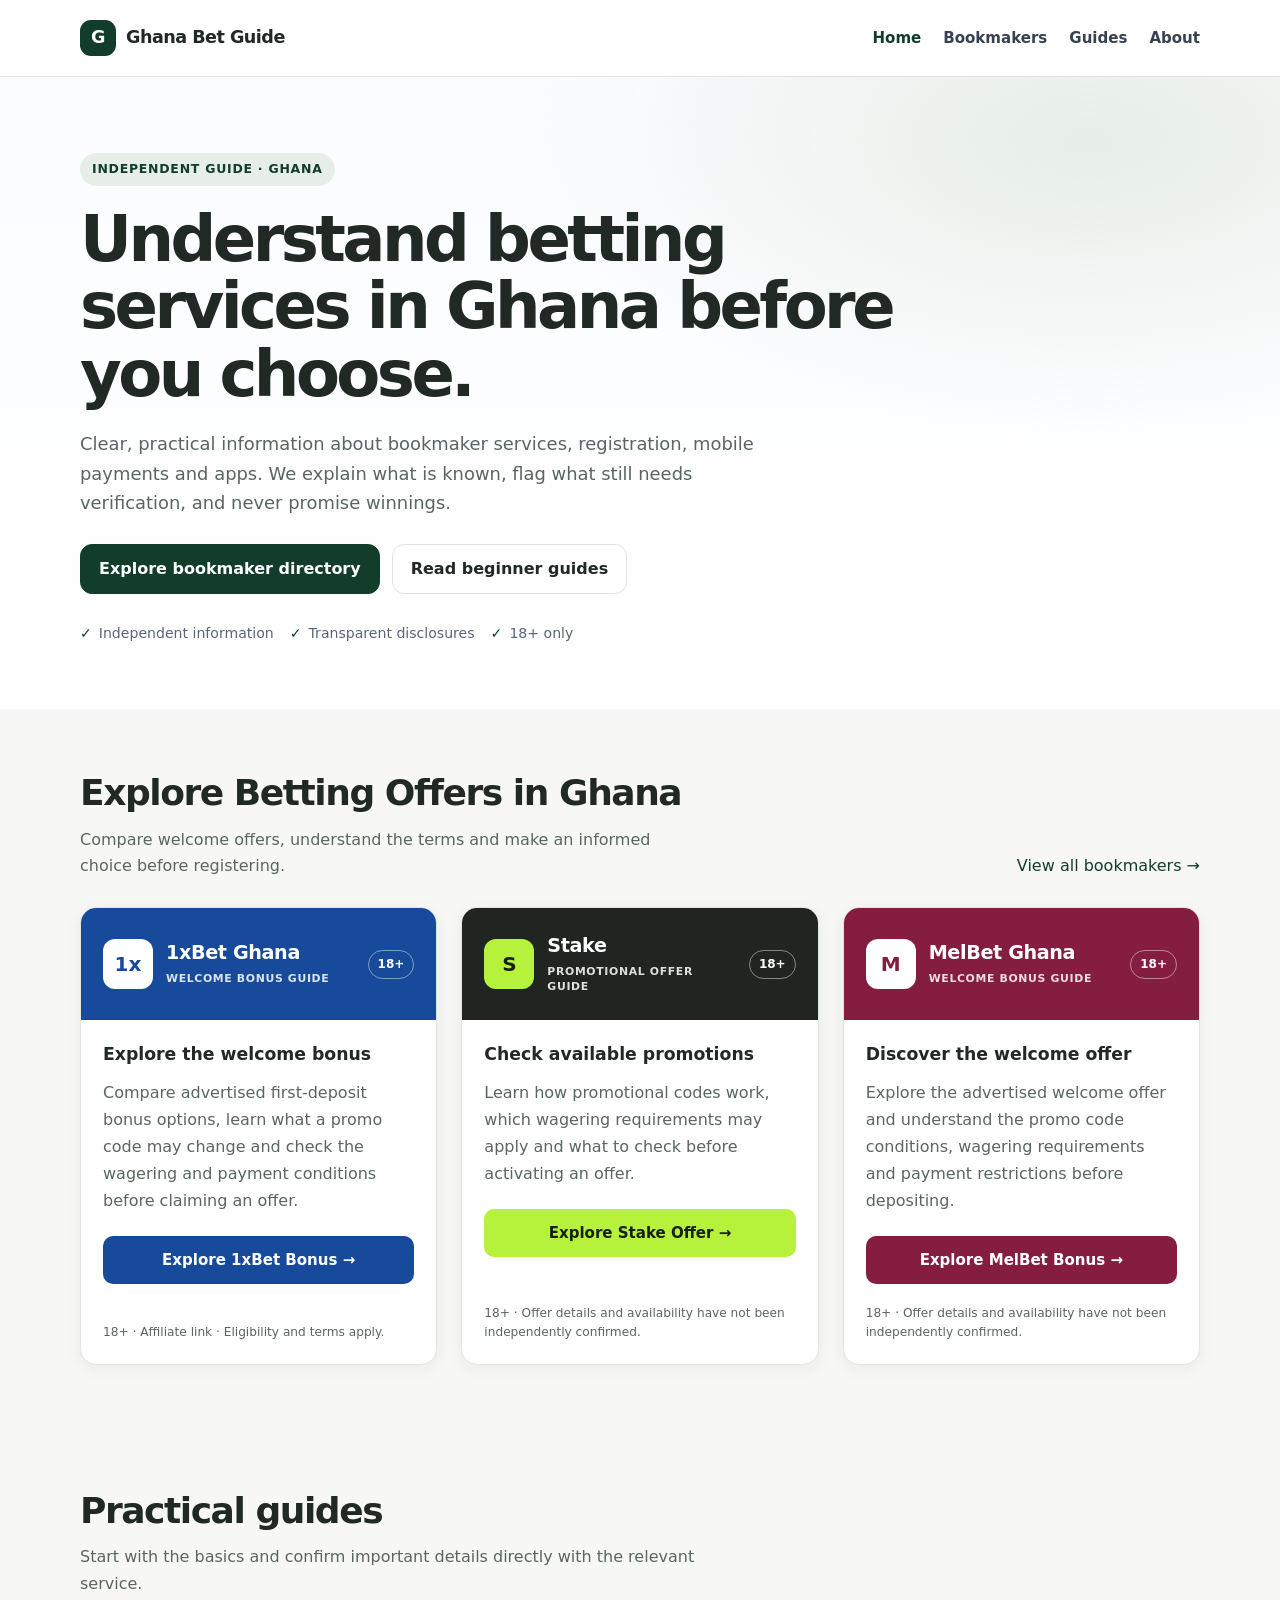
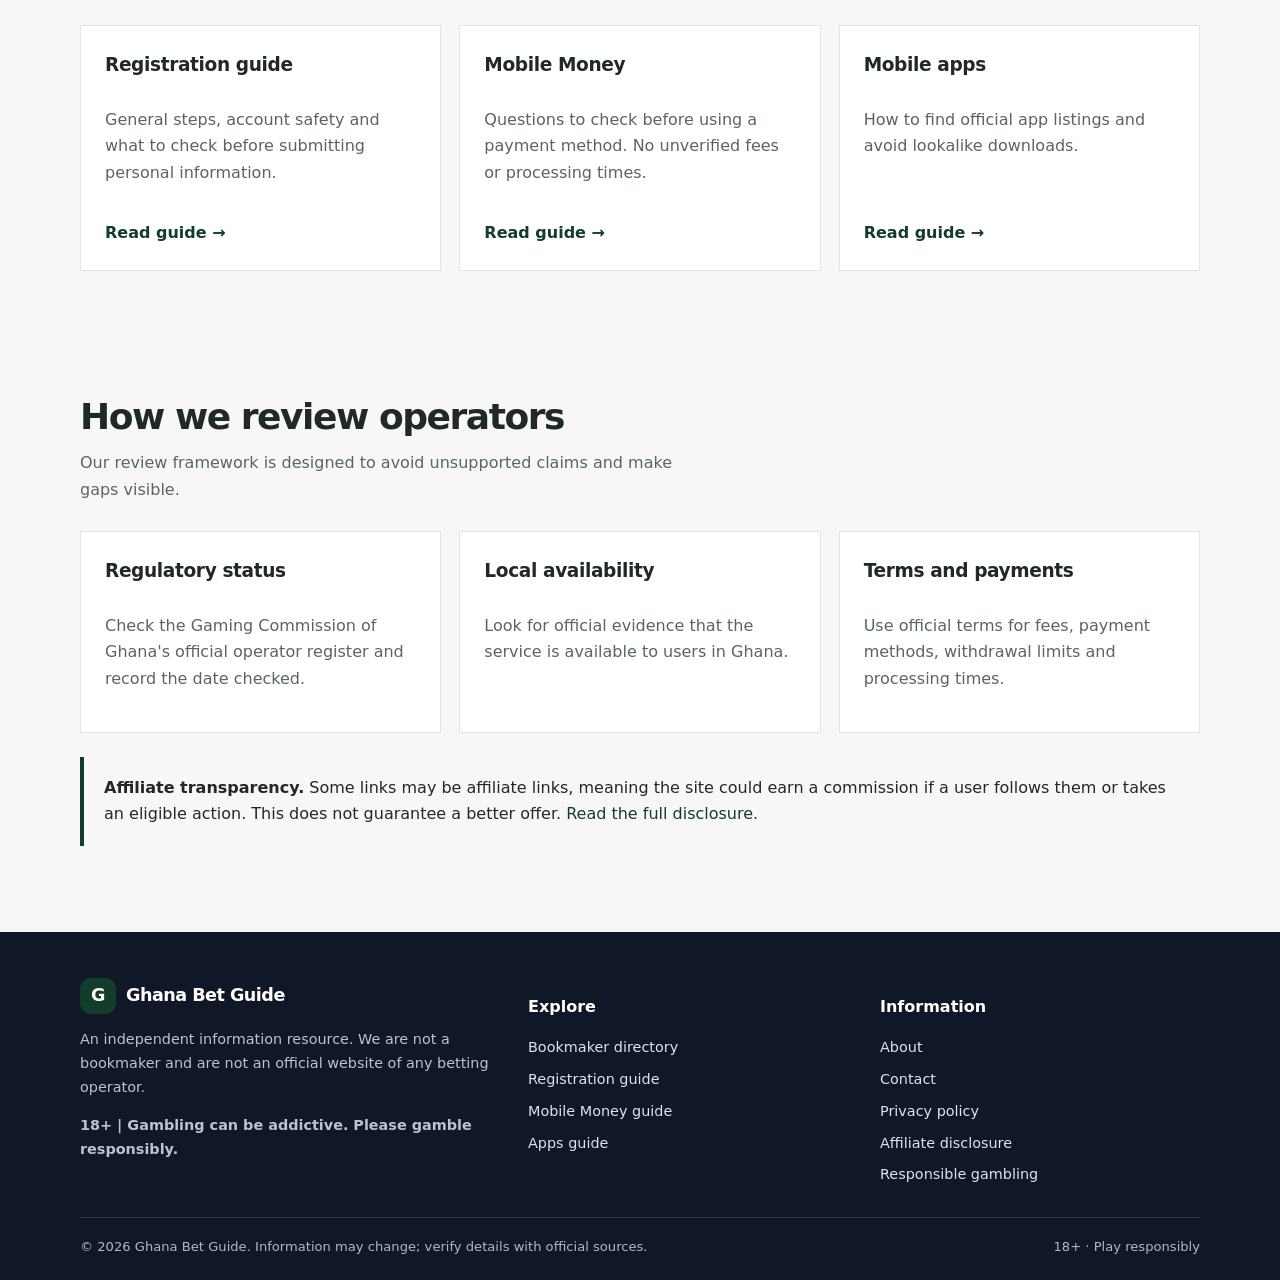
==== commit 231ddb9e: "Update index.html" ====
--- a/ghana-bet-guide-ready/index.html
+++ b/ghana-bet-guide-ready/index.html
@@ -3,19 +3,27 @@
   <head>
     <meta charset="utf-8" />
     <meta name="viewport" content="width=device-width, initial-scale=1" />
-    <title>Ghana Bet Guide | Independent Betting Information</title>
+    <title>Ghana Bet Guide: Betting Sites, Bookmakers & Guides</title>
     <meta
       name="description"
-      content="Independent guide to bookmaker services in Ghana, registration, Mobile Money, apps and responsible gambling."
+      content="Compare betting services in Ghana with independent guides to bookmakers, registration, Mobile Money, apps and responsible gambling. 18+ only."
     />
-    <link rel="canonical" href="https://example.com/" />
+    <link rel="canonical" href="https://ghana-bet-guide.netlify.app/" />
     <meta name="robots" content="index,follow" />
     <meta property="og:type" content="website" />
-    <meta property="og:site_name" content="Ghana Bet Guide" />
-    <meta
-      property="og:title"
-      content="Ghana Bet Guide | Independent Betting Information"
-    />
+      <meta property="og:site_name" content="Ghana Bet Guide" />
+      <meta
+        property="og:title"
+        content="Ghana Bet Guide: Betting Sites, Bookmakers & Guides"
+      />
+      <meta
+        property="og:description"
+        content="Independent guides to betting services in Ghana, registration, Mobile Money, apps and responsible gambling. 18+ only."
+      />
+      <meta
+        property="og:url"
+        content="https://ghana-bet-guide.netlify.app/"
+      />
     <meta name="google-site-verification" content="sTf_lnSU-bdWZD0kEBajn12CEPOlv2a1W7727rwSMIE" />
     <meta
       property="og:description"
@@ -150,7 +158,7 @@
           </a>
 
           <p class="operator-disclaimer">
-            18+ · Affiliate link · Eligibility and terms apply.
+            18+ · Offer details and availability have not been independently confirmed.
           </p>
         </div>
       </article>
@@ -185,7 +193,7 @@
           </a>
 
           <p class="operator-disclaimer">
-            18+ · Affiliate link · Eligibility and terms apply.
+            18+ · Offer details and availability have not been independently confirmed.
           </p>
         </div>
       </article>
